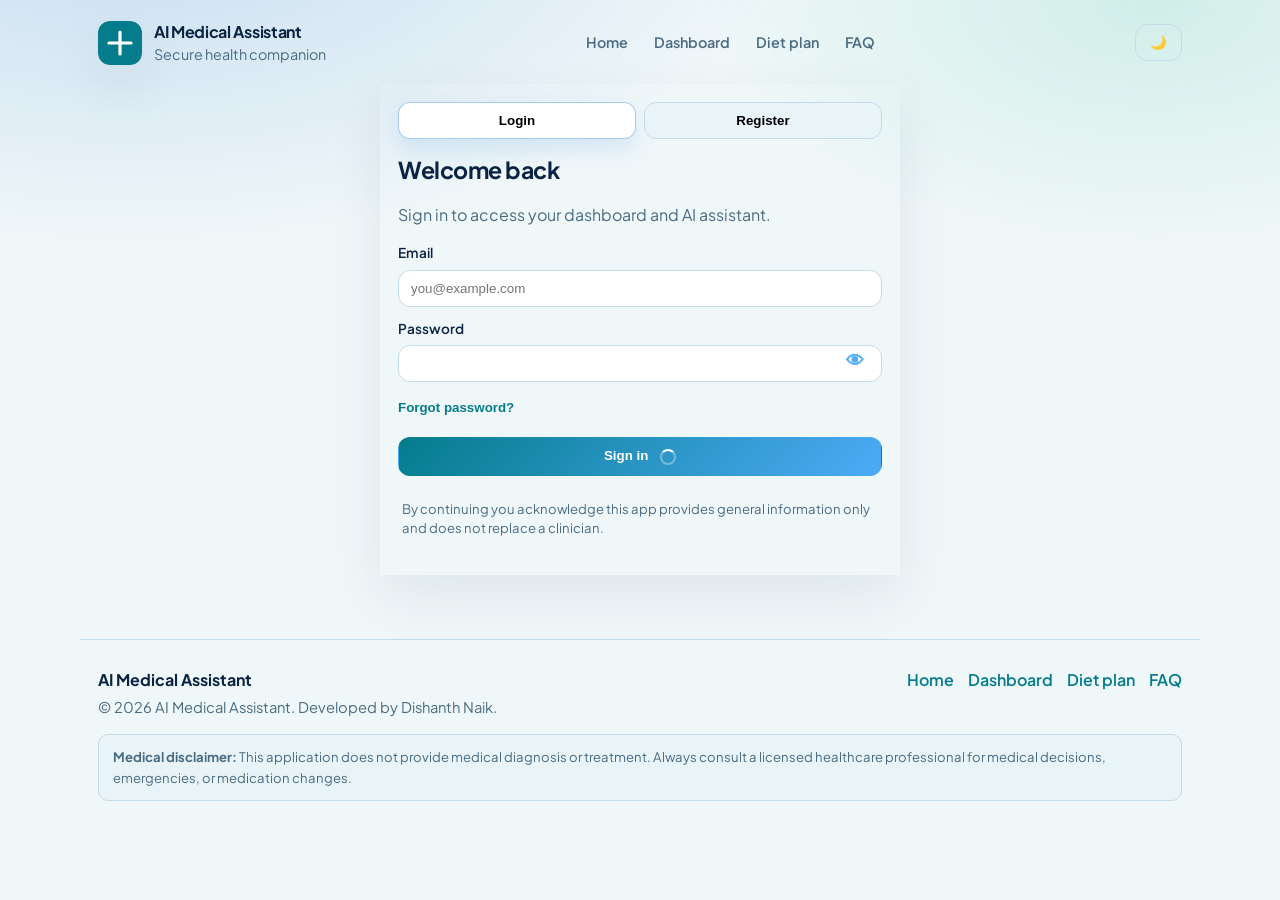
==== frontend/index.html @ 4ee38fc0 "initial commit" ====
<!DOCTYPE html>
<html lang="en">
  <head>
    <meta charset="UTF-8" />
    <meta name="viewport" content="width=device-width, initial-scale=1.0" />
    <link rel="icon" type="image/svg+xml" href="favicon.svg" />
    <title>AI Medical Assistant — Sign in</title>
    <link rel="preconnect" href="https://fonts.googleapis.com" />
    <link rel="preconnect" href="https://fonts.gstatic.com" crossorigin />
    <link
      href="https://fonts.googleapis.com/css2?family=Plus+Jakarta+Sans:ital,wght@0,400;0,500;0,600;0,700;1,400&display=swap"
      rel="stylesheet"
    />
    <link rel="stylesheet" href="styles.css?v=20260418b" />
    <style>
      .password-field {
        position: relative;
      }

      .password-field > input {
        padding-right: 3.6rem;
      }

      .password-field > .password-toggle {
        position: absolute;
        top: 50%;
        right: 14px;
        transform: translateY(-50%);
        width: 2rem;
        height: 2rem;
        margin: 0;
        padding: 0;
        border: none;
        background: transparent;
        color: #047c8c;
        display: grid;
        place-items: center;
        cursor: pointer;
        appearance: none;
        -webkit-appearance: none;
        z-index: 3;
      }

      .password-field > .password-toggle .password-toggle-glyph {
        position: relative;
        display: inline-block;
        font-size: 1.15rem;
        line-height: 1;
        user-select: none;
      }

      .password-field > .password-toggle.is-visible .password-toggle-glyph::after {
        content: "";
        position: absolute;
        left: 50%;
        top: 50%;
        width: 1.2rem;
        height: 2px;
        background: currentColor;
        border-radius: 999px;
        transform: translate(-50%, -50%) rotate(-35deg);
      }
    </style>
  </head>
  <body>
    <div id="pageLoader" class="page-loader" hidden aria-hidden="true">
      <div class="page-loader-spinner"></div>
    </div>

    <div class="page auth-page fade-in">
      <header class="topbar">
        <div class="brand">
          <span class="brand-mark" aria-hidden="true"></span>
          <div>
            <div class="brand-title">AI Medical Assistant</div>
            <div class="brand-sub">Secure health companion</div>
          </div>
        </div>
        <nav class="header-nav" aria-label="Main">
          <a class="nav-link" href="index.html">Home</a>
          <a class="nav-link" href="dashboard.html">Dashboard</a>
          <a class="nav-link" href="diet.html">Diet plan</a>
          <a class="nav-link" href="faq.html">FAQ</a>
        </nav>
        <button type="button" class="btn ghost icon-toggle" id="themeToggle" aria-label="Toggle dark mode">
          <span class="moon">🌙</span><span class="sun">☀️</span>
        </button>
      </header>

      <main class="auth-shell card-elevated">
        <div class="auth-tabs" role="tablist">
          <button class="tab active" type="button" data-tab="login" role="tab" aria-selected="true">Login</button>
          <button class="tab" type="button" data-tab="register" role="tab" aria-selected="false">Register</button>
        </div>

        <section id="panel-login" class="auth-panel active" role="tabpanel">
          <h1>Welcome back</h1>
          <p class="muted">Sign in to access your dashboard and AI assistant.</p>
          <form id="loginForm" class="stack" novalidate autocomplete="off">
            <label class="field">
              <span>Email</span>
              <input type="email" name="email" required autocomplete="off" placeholder="you@example.com" />
            </label>
            <label class="field">
              <span>Password</span>
              <div class="password-field">
                <input type="password" name="password" required minlength="8" autocomplete="new-password" />
                <button
                  type="button"
                  class="password-toggle"
                  data-password-toggle="1"
                  aria-label="Show password"
                  aria-pressed="false"
                  title="Show password"
                  onmousedown="event.preventDefault()"
                  onclick="(function(btn){const input=btn.parentElement.querySelector('input');if(!input)return false;const visible=input.type!=='text';input.type=visible?'text':'password';btn.setAttribute('aria-pressed', String(visible));btn.setAttribute('aria-label', visible?'Hide password':'Show password');btn.title=visible?'Hide password':'Show password';btn.classList.toggle('is-visible', visible);const wrap=btn.closest('.password-field');if(wrap)wrap.classList.toggle('is-visible', visible);const glyph=btn.querySelector('.password-toggle-glyph');if(glyph)glyph.textContent='👁';input.focus({preventScroll:true});return false;})(this)"
                >
                  <span class="password-toggle-glyph" aria-hidden="true">👁</span>
                </button>
              </div>
            </label>
            <button type="button" class="btn link auth-inline-link" id="openForgotPassword">
              Forgot password?
            </button>
            <p class="form-error" id="loginError" hidden></p>
            <button type="submit" class="btn primary wide">
              <span class="btn-text">Sign in</span>
              <span class="spinner btn-spinner" id="loginSpinner" hidden></span>
            </button>
          </form>

          <div class="forgot-password-card" id="forgotPasswordCard" hidden>
            <div class="forgot-password-head">
              <h2>Reset password</h2>
              <button type="button" class="btn ghost small" id="closeForgotPassword">Close</button>
            </div>
            <p class="muted small">Enter your registered email, verify the OTP, then create a new password.</p>

            <div class="forgot-password-steps">
              <section class="forgot-password-step">
                <h3 class="reg-step-title">Step 1 - Send reset OTP</h3>
                <div class="stack">
                  <label class="field">
                    <span>Registered email</span>
                    <input type="email" id="resetEmail" autocomplete="email" placeholder="you@example.com" required />
                  </label>
                  <button type="button" class="btn secondary wide" id="sendResetOtpBtn">
                    <span class="btn-text">Send reset code</span>
                    <span class="spinner btn-spinner" id="resetOtpSendSpinner" hidden></span>
                  </button>
                  <button type="button" class="btn ghost wide" id="resendResetOtpBtn" hidden>Resend code</button>
                  <p class="hint muted small" id="resetOtpHint" hidden></p>
                </div>
              </section>

              <div class="otp-reveal card-elevated" id="resetOtpRevealBox" hidden>
                <strong>Your password reset code</strong>
                <p class="muted small">Use this only for your own account. For production, configure SMTP so codes are only emailed.</p>
                <div class="otp-code-row">
                  <code id="resetOtpCodeDisplay"></code>
                  <button type="button" class="btn secondary small" id="copyResetOtpBtn">Copy</button>
                </div>
              </div>

              <form id="verifyResetOtpForm" class="stack" novalidate hidden>
                <h3 class="reg-step-title">Step 2 - Verify OTP</h3>
                <label class="field">
                  <span>6-digit code</span>
                  <input type="text" id="resetOtpInput" inputmode="numeric" pattern="[0-9]{6}" maxlength="6" placeholder="000000" required />
                </label>
                <p class="form-error" id="verifyResetError" hidden></p>
                <button type="submit" class="btn secondary wide">
                  <span class="btn-text">Verify code</span>
                  <span class="spinner btn-spinner" id="verifyResetSpinner" hidden></span>
                </button>
              </form>

              <form id="resetPasswordForm" class="stack" novalidate hidden>
                <h3 class="reg-step-title">Step 3 - Create new password</h3>
                <label class="field">
                  <span>New password</span>
                  <div class="password-field">
                    <input type="password" id="resetNewPassword" minlength="8" autocomplete="new-password" required />
                    <button
                      type="button"
                      class="password-toggle"
                      data-password-toggle="1"
                      aria-label="Show password"
                      aria-pressed="false"
                      title="Show password"
                      onmousedown="event.preventDefault()"
                      onclick="(function(btn){const input=btn.parentElement.querySelector('input');if(!input)return false;const visible=input.type!=='text';input.type=visible?'text':'password';btn.setAttribute('aria-pressed', String(visible));btn.setAttribute('aria-label', visible?'Hide password':'Show password');btn.title=visible?'Hide password':'Show password';btn.classList.toggle('is-visible', visible);const wrap=btn.closest('.password-field');if(wrap)wrap.classList.toggle('is-visible', visible);const glyph=btn.querySelector('.password-toggle-glyph');if(glyph)glyph.textContent='👁';input.focus({preventScroll:true});return false;})(this)"
                    >
                      <span class="password-toggle-glyph" aria-hidden="true">👁</span>
                    </button>
                  </div>
                </label>
                <p class="form-error" id="resetPasswordError" hidden></p>
                <button type="submit" class="btn primary wide">
                  <span class="btn-text">Reset password</span>
                  <span class="spinner btn-spinner" id="resetPasswordSpinner" hidden></span>
                </button>
              </form>
            </div>
          </div>
        </section>

        <section id="panel-register" class="auth-panel" role="tabpanel" hidden>
          <h1>Create your account</h1>
          <p class="muted">Verify your email first, then complete your profile.</p>

          <div class="reg-steps" aria-label="Registration steps">
            <div class="reg-step" id="registerStep1">
              <h2 class="reg-step-title">Step 1 — Verify email</h2>
              <p class="hint muted small">We send a 6-digit code. If you do not use SMTP, the code appears on screen after you click send.</p>
              <div class="stack">
                <label class="field">
                  <span>Email</span>
                  <input type="email" id="regEmail" required autocomplete="off" placeholder="you@example.com" />
                </label>
                <button type="button" class="btn secondary wide" id="sendOtpBtn">
                  <span class="btn-text">Send verification code</span>
                  <span class="spinner btn-spinner" id="otpSendSpinner" hidden></span>
                </button>
                <button type="button" class="btn ghost wide" id="resendOtpBtn" hidden>Resend code</button>
                <p class="hint muted small" id="otpHint" hidden></p>
              </div>
            </div>

            <div class="otp-reveal card-elevated" id="otpRevealBox" hidden>
              <strong>Your verification code</strong>
              <p class="muted small">Copy this into Step 2. Do not share it. For production, configure SMTP so codes are only sent by email.</p>
              <div class="otp-code-row">
                <code id="otpCodeDisplay"></code>
                <button type="button" class="btn secondary small" id="copyOtpBtn">Copy</button>
              </div>
            </div>

            <div class="reg-step" id="registerStep2" hidden>
              <h2 class="reg-step-title">Step 2 — Account details</h2>
              <p class="hint muted small">Enter the code from your email (or from the box above), then your name and password.</p>
            </div>
          </div>

          <form id="registerForm" class="stack" novalidate autocomplete="off">
            <fieldset id="regFieldset" class="stack reg-fieldset" disabled>
              <label class="field">
                <span>6-digit code</span>
                <input type="text" name="otp" id="regOtpInput" inputmode="numeric" pattern="[0-9]{6}" maxlength="6" required placeholder="000000" />
              </label>
              <label class="field">
                <span>Full name</span>
                <input type="text" name="name" required minlength="2" autocomplete="name" />
              </label>
              <label class="field">
                <span>Password (8+ characters)</span>
                <div class="password-field">
                  <input type="password" name="password" required minlength="8" autocomplete="new-password" />
                  <button
                    type="button"
                    class="password-toggle"
                    data-password-toggle="1"
                    aria-label="Show password"
                    aria-pressed="false"
                    title="Show password"
                    onmousedown="event.preventDefault()"
                    onclick="(function(btn){const input=btn.parentElement.querySelector('input');if(!input)return false;const visible=input.type!=='text';input.type=visible?'text':'password';btn.setAttribute('aria-pressed', String(visible));btn.setAttribute('aria-label', visible?'Hide password':'Show password');btn.title=visible?'Hide password':'Show password';btn.classList.toggle('is-visible', visible);const wrap=btn.closest('.password-field');if(wrap)wrap.classList.toggle('is-visible', visible);const glyph=btn.querySelector('.password-toggle-glyph');if(glyph)glyph.textContent='👁';input.focus({preventScroll:true});return false;})(this)"
                  >
                    <span class="password-toggle-glyph" aria-hidden="true">👁</span>
                  </button>
                </div>
              </label>
              <div class="grid-2">
                <label class="field">
                  <span>Age (optional)</span>
                  <input type="number" name="age" min="0" max="130" step="1" />
                </label>
                <label class="field">
                  <span>Weight kg (optional)</span>
                  <input type="number" name="weight_kg" min="1" max="500" step="0.1" />
                </label>
                <label class="field">
                  <span>Height cm (optional)</span>
                  <input type="number" name="height_cm" min="50" max="280" step="0.1" />
                </label>
              </div>
              <label class="field">
                <span>Medical history notes (optional)</span>
                <textarea name="medical_history" rows="3" maxlength="4000" placeholder="Allergies, chronic conditions…"></textarea>
              </label>
              <p class="form-error" id="registerError" hidden></p>
            </fieldset>
            <button type="submit" class="btn primary wide">
              <span class="btn-text">Create account</span>
              <span class="spinner btn-spinner" id="registerSpinner" hidden></span>
            </button>
          </form>
        </section>

        <p class="fine-print">
          By continuing you acknowledge this app provides general information only and does not replace a clinician.
        </p>
      </main>
    </div>

    <footer class="site-footer">
      <div class="site-footer-inner">
        <div class="footer-brand">
          <strong>AI Medical Assistant</strong>
          <p class="muted small footer-copy">© 2026 AI Medical Assistant. Developed by Dishanth Naik.</p>
        </div>
        <nav class="footer-nav" aria-label="Footer">
          <a href="index.html">Home</a>
          <a href="dashboard.html">Dashboard</a>
          <a href="diet.html">Diet plan</a>
          <a href="faq.html">FAQ</a>
        </nav>
      </div>
      <p class="footer-disclaimer" id="disclaimer">
        <strong>Medical disclaimer:</strong> This application does not provide medical diagnosis or treatment. Always consult a
        licensed healthcare professional for medical decisions, emergencies, or medication changes.
      </p>
    </footer>

    <div class="toast-stack">
      <div class="toast" id="toast" hidden role="status"></div>
    </div>
    <div class="alert-banner" id="alertBanner" hidden role="alert"></div>

    <script src="script.js?v=20260418b"></script>
    <script>
      window.MEDASSIST_PAGE = "auth";
    </script>
    <script>
      document.addEventListener("DOMContentLoaded", () => {
        document.querySelectorAll("[data-password-toggle]").forEach((btn) => {
          if (btn.dataset.inlineBound === "1") return;
          const wrap = btn.closest(".password-field");
          const input = wrap ? wrap.querySelector("input") : null;
          const glyph = btn.querySelector(".password-toggle-glyph");
          if (!input) return;

          const sync = () => {
            const visible = input.type === "text";
            btn.setAttribute("aria-pressed", String(visible));
            btn.setAttribute("aria-label", visible ? "Hide password" : "Show password");
            btn.setAttribute("title", visible ? "Hide password" : "Show password");
            btn.classList.toggle("is-visible", visible);
            if (wrap) wrap.classList.toggle("is-visible", visible);
            if (glyph) glyph.textContent = "👁";
          };

          btn.dataset.inlineBound = "1";
          btn.addEventListener("mousedown", (e) => e.preventDefault());
          btn.addEventListener("click", () => {
            input.type = input.type === "password" ? "text" : "password";
            sync();
            input.focus({ preventScroll: true });
          });

          sync();
        });

        const openBtn = document.getElementById("openForgotPassword");
        const closeBtn = document.getElementById("closeForgotPassword");
        const forgotCard = document.getElementById("forgotPasswordCard");
        if (openBtn && forgotCard && openBtn.dataset.inlineBound !== "1") {
          openBtn.dataset.inlineBound = "1";
          openBtn.addEventListener("click", () => {
            forgotCard.hidden = false;
            forgotCard.scrollIntoView({ behavior: "smooth", block: "start" });
          });
        }
        if (closeBtn && forgotCard && closeBtn.dataset.inlineBound !== "1") {
          closeBtn.dataset.inlineBound = "1";
          closeBtn.addEventListener("click", () => {
            forgotCard.hidden = true;
          });
        }
      });
    </script>
  </body>
</html>
---- frontend/styles.css ----
/* AI Medical Assistant — modern medical theme, responsive, dark mode */
:root {
  --bg: #f0f7f9;
  --surface: #ffffff;
  --surface-2: #e8f4f8;
  --text: #0a2342;
  --muted: #4a6b82;
  --border: #c5dce8;
  --primary: #047c8c;
  --primary-600: #036675;
  --accent: #0d9488;
  --danger: #c2412c;
  --success: #0f766e;
  --shadow: 0 20px 50px rgba(10, 35, 66, 0.08);
  --radius: 16px;
  --radius-sm: 10px;
  --font: "Plus Jakarta Sans", system-ui, -apple-system, Segoe UI, Roboto, Arial, sans-serif;
}

html[data-theme="dark"] {
  --bg: #0b1220;
  --surface: #121c2f;
  --surface-2: #182542;
  --text: #e8f1ff;
  --muted: #9db2ce;
  --border: #243552;
  --primary: #4dabf7;
  --primary-600: #74c0fc;
  --accent: #38d9a9;
  --danger: #ff6b6b;
  --shadow: 0 18px 45px rgba(0, 0, 0, 0.45);
}

*,
*::before,
*::after {
  box-sizing: border-box;
}

html,
body {
  margin: 0;
  padding: 0;
  font-family: var(--font);
  background: radial-gradient(1200px 600px at 10% -10%, rgba(11, 107, 203, 0.18), transparent 55%),
    radial-gradient(900px 500px at 90% 0%, rgba(18, 184, 134, 0.14), transparent 50%), var(--bg);
  color: var(--text);
  min-height: 100%;
}

body {
  line-height: 1.5;
}

.page {
  max-width: 1120px;
  margin: 0 auto;
  padding: 20px 18px 40px;
}

.topbar {
  display: flex;
  align-items: center;
  justify-content: space-between;
  gap: 12px;
  margin-bottom: 18px;
}

.brand {
  display: flex;
  align-items: center;
  gap: 12px;
}

/* Simple logo mark (SVG): teal tile + white cross — same idea as common minimal medical icons */
.brand-mark {
  display: block;
  width: 44px;
  height: 44px;
  flex-shrink: 0;
  border-radius: 12px;
  background: url("logo-mark.svg") center / contain no-repeat;
  box-shadow: var(--shadow);
}

.brand-title {
  font-weight: 700;
  letter-spacing: -0.02em;
}

.brand-sub {
  color: var(--muted);
  font-size: 0.9rem;
}

.btn {
  border: 1px solid var(--border);
  background: var(--surface);
  color: var(--text);
  padding: 10px 14px;
  border-radius: 12px;
  cursor: pointer;
  font-weight: 600;
  transition: transform 0.12s ease, box-shadow 0.12s ease, background 0.12s ease, border-color 0.12s ease;
}

.btn:disabled {
  opacity: 0.55;
  cursor: not-allowed;
}

.btn:hover:not(:disabled) {
  transform: translateY(-1px);
  box-shadow: var(--shadow);
}

.btn.primary {
  background: linear-gradient(135deg, var(--primary), #4dabf7);
  color: #fff;
  border-color: transparent;
}

html[data-theme="dark"] .btn.primary {
  color: #0b1220;
}

.btn.secondary {
  background: var(--surface-2);
  border-color: var(--border);
}

.btn.ghost {
  background: transparent;
}

.btn.danger {
  background: rgba(224, 49, 49, 0.12);
  border-color: rgba(224, 49, 49, 0.35);
  color: var(--danger);
}

.btn.danger.outline {
  background: transparent;
}

.btn.outline {
  background: transparent;
}

.btn.link {
  border: none;
  background: transparent;
  color: var(--primary);
  padding-left: 0;
  box-shadow: none;
}

.auth-inline-link {
  justify-self: start;
  margin-top: -4px;
}

.btn.wide {
  width: 100%;
}

.btn.small {
  padding: 6px 10px;
  border-radius: 10px;
  font-size: 0.9rem;
}

.icon-toggle .sun {
  display: none;
}

html[data-theme="dark"] .icon-toggle .moon {
  display: none;
}

html[data-theme="dark"] .icon-toggle .sun {
  display: inline;
}

.card {
  background: var(--surface);
  border: 1px solid var(--border);
  border-radius: var(--radius);
  padding: 16px;
  box-shadow: 0 10px 30px rgba(15, 31, 51, 0.05);
}

.card-elevated {
  box-shadow: var(--shadow);
}

.auth-shell {
  max-width: 520px;
  margin: 0 auto;
  padding: 18px 18px 8px;
}

.auth-tabs {
  display: grid;
  grid-template-columns: 1fr 1fr;
  gap: 8px;
  margin-bottom: 14px;
}

.tab {
  border: 1px solid var(--border);
  background: var(--surface-2);
  padding: 10px;
  border-radius: 12px;
  cursor: pointer;
  font-weight: 700;
}

.tab.active {
  background: var(--surface);
  border-color: rgba(11, 107, 203, 0.35);
  box-shadow: 0 10px 24px rgba(11, 107, 203, 0.12);
}

.auth-panel h1 {
  margin: 0 0 6px;
  font-size: 1.45rem;
  letter-spacing: -0.02em;
}

.muted {
  color: var(--muted);
}

.muted.small {
  font-size: 0.92rem;
}

.stack {
  display: grid;
  gap: 12px;
}

.stack.tight {
  gap: 10px;
}

.field span {
  display: block;
  font-size: 0.85rem;
  font-weight: 600;
  margin-bottom: 6px;
}

.field input,
.field textarea {
  width: 100%;
  border-radius: 12px;
  border: 1px solid var(--border);
  padding: 10px 12px;
  background: var(--surface);
  color: var(--text);
  outline: none;
}

.field input:focus,
.field textarea:focus {
  border-color: rgba(11, 107, 203, 0.55);
  box-shadow: 0 0 0 3px rgba(11, 107, 203, 0.15);
}

.password-field {
  position: relative;
}

.password-field input {
  padding-right: 3.6rem;
  transition: border-color 0.18s ease, box-shadow 0.18s ease;
}

.password-field.is-visible input {
  border-color: rgba(4, 124, 140, 0.4);
  box-shadow: 0 0 0 3px rgba(4, 124, 140, 0.08);
}

.password-toggle {
  position: absolute;
  top: 50%;
  right: 14px;
  transform: translateY(-50%);
  width: 2rem;
  height: 2rem;
  padding: 0;
  border: none;
  background: transparent;
  color: var(--primary);
  display: grid;
  place-items: center;
  cursor: pointer;
  appearance: none;
  -webkit-appearance: none;
  z-index: 2;
  transition: background 0.18s ease, color 0.18s ease, transform 0.18s ease;
}

.password-toggle:hover {
  color: var(--primary-600);
}

.password-toggle.is-visible {
  color: var(--primary-600);
}

.password-toggle:focus-visible {
  outline: none;
  box-shadow: 0 0 0 3px rgba(11, 107, 203, 0.18);
  border-radius: 999px;
}

.password-toggle-glyph {
  position: relative;
  display: inline-block;
  font-size: 1.15rem;
  line-height: 1;
  user-select: none;
}

.password-toggle.is-visible .password-toggle-glyph::after {
  content: "";
  position: absolute;
  left: 50%;
  top: 50%;
  width: 1.2rem;
  height: 2px;
  background: currentColor;
  border-radius: 999px;
  transform: translate(-50%, -50%) rotate(-35deg);
}

@media (prefers-reduced-motion: reduce) {
  .password-field input,
  .password-toggle,
  .password-toggle-glyph {
    transition: none;
  }
}

.grid-2 {
  display: grid;
  grid-template-columns: 1fr 1fr;
  gap: 12px;
}

.form-error {
  color: var(--danger);
  font-size: 0.9rem;
  margin: 0;
}

.fine-print {
  font-size: 0.82rem;
  color: var(--muted);
  padding: 10px 4px 16px;
}

/* Dashboard */
.dashboard-layout {
  display: grid;
  gap: 16px;
}

.grid-cards {
  display: grid;
  grid-template-columns: repeat(3, minmax(0, 1fr));
  gap: 14px;
}

@media (max-width: 980px) {
  .grid-cards {
    grid-template-columns: 1fr;
  }
}

.stat-dl {
  display: grid;
  gap: 8px;
  margin: 10px 0 12px;
}

.stat-dl .stat-row {
  display: flex;
  justify-content: space-between;
  gap: 10px;
  border-bottom: 1px dashed var(--border);
  padding-bottom: 8px;
}

.stat-dl .k {
  color: var(--muted);
  font-weight: 600;
}

.stat-dl .v {
  text-align: right;
}

.result-pill {
  margin-top: 10px;
  padding: 10px 12px;
  border-radius: 999px;
  background: var(--surface-2);
  border: 1px solid var(--border);
  font-weight: 700;
}

.tips {
  margin: 10px 0 0;
  padding-left: 18px;
  color: var(--muted);
}

.main-chat {
  padding: 0;
  overflow: hidden;
}

.chat-header {
  display: flex;
  justify-content: space-between;
  gap: 12px;
  align-items: flex-start;
  padding: 14px 14px 10px;
  border-bottom: 1px solid var(--border);
  background: linear-gradient(180deg, rgba(11, 107, 203, 0.06), transparent);
}

.chat-header h2 {
  margin: 0;
  font-size: 1.15rem;
}

.chat-tools {
  display: flex;
  align-items: center;
  gap: 8px;
}

.chip {
  font-size: 0.78rem;
  padding: 4px 8px;
  border-radius: 999px;
  border: 1px solid var(--border);
  color: var(--muted);
}

.chat-window {
  min-height: 120px;
  padding: 14px;
  background: linear-gradient(180deg, rgba(0, 0, 0, 0.02), transparent);
}

html[data-theme="dark"] .chat-window {
  background: linear-gradient(180deg, rgba(255, 255, 255, 0.03), transparent);
}

.analysis-intro {
  border: 1px dashed var(--border);
  border-radius: 14px;
  padding: 14px;
  background: rgba(11, 107, 203, 0.04);
}

.analysis-intro strong {
  display: block;
  margin-bottom: 6px;
}

.analysis-intro p {
  margin: 0;
}

.analysis-intro p + p {
  margin-top: 8px;
}

.bubble {
  max-width: min(720px, 92%);
  padding: 10px 12px;
  border-radius: 16px;
  margin: 8px 0;
  border: 1px solid var(--border);
  white-space: pre-wrap;
  word-break: break-word;
  animation: pop 0.22s ease;
}

@keyframes pop {
  from {
    transform: translateY(6px);
    opacity: 0;
  }
  to {
    transform: translateY(0);
    opacity: 1;
  }
}

.bubble.user {
  margin-left: auto;
  background: rgba(11, 107, 203, 0.12);
  border-color: rgba(11, 107, 203, 0.25);
}

.bubble.ai {
  margin-right: auto;
  background: var(--surface-2);
}

.chat-composer {
  border-top: 1px solid var(--border);
  padding: 10px;
  background: var(--surface);
}

.composer-inner {
  display: grid;
  grid-template-columns: 1fr auto;
  gap: 10px;
  align-items: end;
}

.composer-actions {
  display: grid;
  gap: 10px;
  min-width: 220px;
}

#chatInput {
  resize: none;
  min-height: 44px;
  max-height: 140px;
  border-radius: 14px;
  border: 1px solid var(--border);
  padding: 10px 12px;
  width: 100%;
  background: var(--surface);
  color: var(--text);
  outline: none;
}

.two-col {
  display: grid;
  grid-template-columns: 1fr 1fr;
  gap: 14px;
}

@media (max-width: 980px) {
  .two-col {
    grid-template-columns: 1fr;
  }
}

.table-wrap {
  overflow: auto;
  margin-top: 10px;
  border-radius: 12px;
  border: 1px solid var(--border);
}

.data-table {
  width: 100%;
  border-collapse: collapse;
  font-size: 0.92rem;
}

.data-table th,
.data-table td {
  padding: 10px 10px;
  border-bottom: 1px solid var(--border);
  text-align: left;
}

.data-table thead th {
  background: var(--surface-2);
}

.symptom-output {
  margin-top: 12px;
  padding: 12px;
  border-radius: 12px;
  border: 1px solid var(--border);
  background: var(--surface-2);
}

.markdown-lite strong {
  color: var(--text);
}

.appt-list {
  list-style: none;
  padding: 0;
  margin: 12px 0 0;
  display: grid;
  gap: 8px;
}

.appt-list li {
  border: 1px solid var(--border);
  border-radius: 12px;
  padding: 10px 12px;
  display: flex;
  justify-content: space-between;
  gap: 10px;
  align-items: center;
}

.history-scroll {
  margin-top: 10px;
  max-height: 280px;
  overflow: auto;
  display: grid;
  gap: 10px;
}

.history-item {
  border: 1px solid var(--border);
  border-radius: 12px;
  padding: 10px;
  background: var(--surface-2);
}

.history-item small {
  color: var(--muted);
}

/* Modal */
.modal[hidden] {
  display: none !important;
}

.modal {
  position: fixed;
  inset: 0;
  display: grid;
  place-items: center;
  padding: 18px;
  z-index: 50;
}

.modal-backdrop {
  position: absolute;
  inset: 0;
  background: rgba(10, 20, 40, 0.55);
  backdrop-filter: blur(4px);
}

.modal-card {
  position: relative;
  width: min(640px, 100%);
  background: var(--surface);
  border: 1px solid var(--border);
  border-radius: var(--radius);
  padding: 16px;
  box-shadow: var(--shadow);
  animation: pop 0.22s ease;
}

.modal-actions {
  display: flex;
  justify-content: flex-end;
  gap: 10px;
  margin-top: 12px;
}

.hospital-list {
  margin: 8px 0 0;
  padding-left: 18px;
}

.h3-tight {
  margin: 12px 0 6px;
  font-size: 1rem;
}

/* Animations */
.fade-in {
  animation: fade 0.35s ease both;
}

@keyframes fade {
  from {
    opacity: 0;
    transform: translateY(6px);
  }
  to {
    opacity: 1;
    transform: translateY(0);
  }
}

.slide-up {
  animation: slideUp 0.45s ease both;
}

@keyframes slideUp {
  from {
    opacity: 0;
    transform: translateY(10px);
  }
  to {
    opacity: 1;
    transform: translateY(0);
  }
}

.pulse-hover:hover {
  animation: pulse 0.9s ease infinite;
}

@keyframes pulse {
  0% {
    box-shadow: 0 0 0 0 rgba(224, 49, 49, 0.35);
  }
  70% {
    box-shadow: 0 0 0 10px rgba(224, 49, 49, 0);
  }
  100% {
    box-shadow: 0 0 0 0 rgba(224, 49, 49, 0);
  }
}

/* Spinner */
.spinner,
.spinner.inline {
  width: 16px;
  height: 16px;
  border-radius: 50%;
  border: 2px solid rgba(255, 255, 255, 0.35);
  border-top-color: #fff;
  display: inline-block;
  vertical-align: middle;
  animation: spin 0.75s linear infinite;
}

.spinner.inline {
  border-color: rgba(11, 107, 203, 0.25);
  border-top-color: var(--primary);
  margin-left: 8px;
}

@keyframes spin {
  to {
    transform: rotate(360deg);
  }
}

.dash-top .top-actions {
  display: flex;
  gap: 8px;
  align-items: center;
  flex-wrap: wrap;
}

.dash-top {
  flex-wrap: wrap;
}

.header-nav {
  display: flex;
  gap: 6px;
  flex-wrap: wrap;
  align-items: center;
}

.nav-link {
  color: var(--muted);
  text-decoration: none;
  font-weight: 600;
  font-size: 0.9rem;
  padding: 6px 10px;
  border-radius: 10px;
  transition: background 0.15s ease, color 0.15s ease;
}

.nav-link:hover,
.nav-link[aria-current="page"] {
  color: var(--primary);
  background: var(--surface-2);
}

/* Site footer */
.site-footer {
  max-width: 1120px;
  margin: 0 auto;
  padding: 28px 18px 36px;
  border-top: 1px solid var(--border);
  margin-top: 24px;
}

.site-footer-inner {
  display: flex;
  flex-wrap: wrap;
  justify-content: space-between;
  gap: 16px;
  align-items: flex-start;
}

.footer-nav {
  display: flex;
  gap: 14px;
  flex-wrap: wrap;
}

.footer-nav a {
  color: var(--primary);
  font-weight: 600;
  text-decoration: none;
}

.footer-nav a:hover {
  text-decoration: underline;
}

.footer-copy {
  margin: 4px 0 0;
}

.footer-disclaimer {
  margin: 16px 0 0;
  font-size: 0.82rem;
  color: var(--muted);
  line-height: 1.55;
  padding: 12px 14px;
  border-radius: var(--radius-sm);
  background: var(--surface-2);
  border: 1px solid var(--border);
}

/* Doctor cards */
.doctor-grid {
  display: grid;
  grid-template-columns: repeat(auto-fill, minmax(240px, 1fr));
  gap: 16px;
  margin-top: 12px;
}

.doctor-card {
  border: 1px solid var(--border);
  border-radius: var(--radius);
  overflow: hidden;
  background: var(--surface);
  box-shadow: 0 8px 24px rgba(10, 35, 66, 0.06);
  cursor: pointer;
  transition: transform 0.15s ease, box-shadow 0.15s ease;
}

.doctor-card:hover {
  transform: translateY(-2px);
  box-shadow: var(--shadow);
}

.doctor-card:focus-visible {
  outline: none;
  border-color: rgba(11, 107, 203, 0.45);
  box-shadow: 0 0 0 3px rgba(11, 107, 203, 0.15), var(--shadow);
}

.doctor-card.is-recommended {
  border-color: rgba(11, 107, 203, 0.45);
  box-shadow: 0 12px 30px rgba(11, 107, 203, 0.16);
}

.doctor-photo {
  width: 100%;
  aspect-ratio: 4/3;
  object-fit: cover;
  display: block;
  background: var(--surface-2);
}

.doctor-card-body {
  padding: 12px 14px 14px;
}

.doctor-badge {
  display: inline-flex;
  align-items: center;
  gap: 6px;
  margin-bottom: 10px;
  padding: 5px 9px;
  border-radius: 999px;
  background: rgba(11, 107, 203, 0.12);
  border: 1px solid rgba(11, 107, 203, 0.2);
  color: var(--primary);
  font-size: 0.76rem;
  font-weight: 700;
}

.doctor-detail-card {
  display: grid;
  grid-template-columns: 88px 1fr;
  gap: 14px;
  align-items: center;
}

.doctor-detail-photo {
  width: 88px;
  height: 88px;
  border-radius: 20px;
  object-fit: cover;
  background: var(--surface-2);
}

.doctor-chat-modal {
  width: min(760px, 100%);
}

.doctor-chat-head {
  display: flex;
  justify-content: space-between;
  gap: 12px;
  align-items: flex-start;
  margin-bottom: 10px;
}

.doctor-chat-head h2,
.doctor-detail-card h3 {
  margin: 0;
}

.doctor-chat-window {
  min-height: 320px;
  max-height: 55vh;
  overflow: auto;
  padding: 14px;
  border-radius: var(--radius-sm);
  border: 1px solid var(--border);
  background: linear-gradient(180deg, rgba(11, 107, 203, 0.05), transparent);
  margin-bottom: 12px;
}

.doctor-card-body h3 {
  margin: 0 0 4px;
  font-size: 1.05rem;
}

.doctor-meta {
  font-size: 0.88rem;
  color: var(--muted);
  margin-bottom: 10px;
}

/* Structured symptom output */
.symptom-structured {
  margin-top: 14px;
  display: grid;
  gap: 10px;
}

.symptom-card {
  border: 1px solid var(--border);
  border-radius: var(--radius-sm);
  padding: 12px 14px;
  background: var(--surface-2);
}

.symptom-card h4 {
  margin: 0 0 6px;
  font-size: 0.78rem;
  text-transform: uppercase;
  letter-spacing: 0.04em;
  color: var(--muted);
}

.symptom-card p,
.symptom-card ul {
  margin: 0;
  font-size: 0.95rem;
}

.symptom-card ul {
  padding-left: 18px;
}

.symptom-pdf-row {
  margin-top: 12px;
}

@media (max-width: 700px) {
  .composer-inner {
    grid-template-columns: 1fr;
  }

  .composer-actions {
    min-width: 0;
  }
}

/* Diet page */
.diet-main {
  max-width: 800px;
  margin: 0 auto;
  padding: 22px 20px 28px;
}

.diet-sections {
  margin-top: 18px;
  display: grid;
  gap: 18px;
}

.diet-block {
  border: 1px solid var(--border);
  border-radius: var(--radius);
  padding: 16px;
  background: var(--surface);
}

.diet-block h2 {
  margin: 0 0 10px;
  font-size: 1.1rem;
}

.diet-block ul {
  margin: 0;
  padding-left: 20px;
  color: var(--muted);
}

/* Page loader overlay — must not override [hidden]; plain display:grid breaks HTML hidden attribute */
.page-loader {
  position: fixed;
  inset: 0;
  z-index: 100;
  background: rgba(10, 35, 66, 0.35);
  backdrop-filter: blur(3px);
  place-items: center;
}

.page-loader:not([hidden]) {
  display: grid;
}

.page-loader[hidden] {
  display: none !important;
  pointer-events: none;
}

.page-loader-spinner {
  width: 48px;
  height: 48px;
  border-radius: 50%;
  border: 3px solid rgba(255, 255, 255, 0.35);
  border-top-color: #fff;
  animation: spin 0.8s linear infinite;
}

/* Toast variants */
.toast-stack {
  position: fixed;
  bottom: 18px;
  right: 18px;
  z-index: 90;
  max-width: min(420px, 92vw);
}

.toast {
  position: static;
  margin-top: 8px;
  padding: 12px 16px;
  border-radius: 12px;
  border: 1px solid var(--border);
  background: var(--surface);
  box-shadow: var(--shadow);
  animation: pop 0.22s ease;
}

.toast.success {
  border-color: rgba(15, 118, 110, 0.45);
  background: rgba(15, 118, 110, 0.08);
}

.toast.error {
  border-color: rgba(194, 65, 44, 0.45);
  background: rgba(194, 65, 44, 0.08);
}

/* Alert banner */
.alert-banner {
  position: fixed;
  top: 0;
  left: 0;
  right: 0;
  z-index: 95;
  padding: 12px 18px;
  text-align: center;
  font-weight: 600;
  font-size: 0.92rem;
  animation: slideDown 0.25s ease;
}

.alert-banner.error {
  background: rgba(194, 65, 44, 0.95);
  color: #fff;
}

.alert-banner.success {
  background: rgba(15, 118, 110, 0.95);
  color: #fff;
}

@keyframes slideDown {
  from {
    transform: translateY(-100%);
    opacity: 0;
  }
  to {
    transform: translateY(0);
    opacity: 1;
  }
}

.btn-spinner {
  margin-left: 8px;
  vertical-align: middle;
}

.btn .btn-spinner {
  border-color: rgba(255, 255, 255, 0.35);
  border-top-color: #fff;
}

.hint {
  margin: 0;
}

/* Registration wizard */
.reg-steps {
  display: grid;
  gap: 16px;
  margin-bottom: 8px;
}

.reg-step-title {
  margin: 0 0 8px;
  font-size: 1rem;
}

.reg-fieldset {
  border: none;
  padding: 0;
  margin: 0;
  min-width: 0;
}

.reg-fieldset:disabled {
  opacity: 0.65;
}

.otp-reveal {
  padding: 14px 16px;
  border: 1px solid rgba(15, 118, 110, 0.45);
  background: rgba(15, 118, 110, 0.1);
  border-radius: var(--radius);
}

.otp-reveal strong {
  display: block;
  margin-bottom: 6px;
  color: var(--success);
}

.otp-code-row {
  display: flex;
  flex-wrap: wrap;
  align-items: center;
  gap: 10px;
  margin-top: 10px;
}

.otp-code-row code {
  font-size: 1.35rem;
  font-weight: 700;
  letter-spacing: 0.15em;
  padding: 8px 12px;
  background: var(--surface);
  border-radius: 8px;
  border: 1px solid var(--border);
}

.forgot-password-card {
  margin-top: 16px;
  padding: 16px;
  border-radius: var(--radius);
  border: 1px solid var(--border);
  background: linear-gradient(180deg, rgba(4, 124, 140, 0.08), rgba(77, 171, 247, 0.04));
}

.forgot-password-head {
  display: flex;
  align-items: center;
  justify-content: space-between;
  gap: 10px;
  margin-bottom: 8px;
}

.forgot-password-head h2 {
  margin: 0;
  font-size: 1.1rem;
}

.forgot-password-steps {
  display: grid;
  gap: 14px;
}

/* FAQ page — accordion */
.faq-main {
  max-width: 760px;
  margin: 0 auto;
  padding: 22px 20px 28px;
}

.faq-header h1 {
  margin: 0 0 8px;
  font-size: clamp(1.35rem, 4vw, 1.65rem);
  letter-spacing: -0.02em;
}

.faq-lead {
  margin: 0 0 22px;
  line-height: 1.55;
  font-size: 0.98rem;
}

.faq-list {
  display: grid;
  gap: 12px;
}

.faq-card {
  padding: 0;
  overflow: hidden;
  border: 1px solid var(--border);
  border-radius: var(--radius);
  background: var(--surface);
  box-shadow: 0 8px 26px rgba(10, 35, 66, 0.06);
  transition: border-color 0.3s ease, box-shadow 0.3s ease;
}

.faq-item.is-open.faq-card {
  border-color: rgba(11, 107, 203, 0.4);
  box-shadow: var(--shadow);
}

html[data-theme="dark"] .faq-item.is-open.faq-card {
  border-color: rgba(77, 171, 247, 0.45);
}

.faq-trigger {
  width: 100%;
  display: flex;
  align-items: center;
  justify-content: space-between;
  gap: 14px;
  padding: 16px 18px;
  min-height: 52px;
  border: none;
  background: transparent;
  cursor: pointer;
  font: inherit;
  font-weight: 600;
  font-size: 0.98rem;
  text-align: left;
  color: var(--text);
  transition: background 0.2s ease;
}

.faq-trigger:hover {
  background: var(--surface-2);
}

.faq-trigger:focus-visible {
  outline: none;
  box-shadow: inset 0 0 0 2px rgba(11, 107, 203, 0.45);
}

html[data-theme="dark"] .faq-trigger:focus-visible {
  box-shadow: inset 0 0 0 2px rgba(77, 171, 247, 0.55);
}

.faq-trigger-text {
  flex: 1;
  min-width: 0;
}

.faq-trigger-icons {
  flex-shrink: 0;
  width: 2.25rem;
  height: 2.25rem;
  display: grid;
  place-items: center;
  border-radius: 10px;
  background: var(--surface-2);
  border: 1px solid var(--border);
  font-size: 1.35rem;
  font-weight: 500;
  line-height: 1;
  color: var(--primary);
  transition: transform 0.3s cubic-bezier(0.4, 0, 0.2, 1), background 0.2s ease, border-color 0.2s ease;
}

.faq-item.is-open .faq-trigger-icons {
  background: rgba(11, 107, 203, 0.12);
  border-color: rgba(11, 107, 203, 0.35);
}

html[data-theme="dark"] .faq-item.is-open .faq-trigger-icons {
  background: rgba(77, 171, 247, 0.15);
  border-color: rgba(77, 171, 247, 0.35);
}

.faq-icon-minus {
  display: none;
}

.faq-item.is-open .faq-icon-plus {
  display: none;
}

.faq-item.is-open .faq-icon-minus {
  display: block;
}

.faq-panel-wrap {
  display: grid;
  grid-template-rows: 0fr;
  transition: grid-template-rows 0.38s cubic-bezier(0.4, 0, 0.2, 1);
}

.faq-item.is-open .faq-panel-wrap {
  grid-template-rows: 1fr;
}

.faq-panel-inner {
  min-height: 0;
  overflow: hidden;
}

.faq-panel-content {
  padding: 0 18px 18px;
  border-top: 1px solid transparent;
  transition: border-color 0.3s ease;
}

.faq-item.is-open .faq-panel-content {
  border-top-color: var(--border);
  padding-top: 14px;
}

.faq-panel-content p {
  margin: 0;
  font-size: 0.95rem;
  line-height: 1.6;
}

.faq-panel-content p + p {
  margin-top: 10px;
}

.faq-footer-note {
  margin: 22px 0 0;
  padding-top: 16px;
  border-top: 1px dashed var(--border);
}

@media (max-width: 520px) {
  .faq-main {
    padding: 18px 14px 22px;
  }

  .faq-trigger {
    padding: 14px 14px;
    font-size: 0.93rem;
  }

  .faq-panel-content {
    padding: 0 14px 16px;
  }

  .faq-item.is-open .faq-panel-content {
    padding-top: 12px;
  }
}

@media (prefers-reduced-motion: reduce) {
  .faq-panel-wrap,
  .faq-card,
  .faq-trigger,
  .faq-trigger-icons,
  .faq-panel-content {
    transition: none !important;
  }

  .faq-list .slide-up {
    animation: none;
  }
}

/* Admin dashboard */
.admin-shell {
  display: grid;
  grid-template-columns: 240px minmax(0, 1fr);
  gap: 18px;
  align-items: start;
}

.admin-sidebar {
  position: sticky;
  top: 18px;
  display: grid;
  gap: 8px;
  padding: 14px;
}

.admin-nav-btn {
  border: 1px solid var(--border);
  background: transparent;
  color: var(--text);
  text-align: left;
  border-radius: 14px;
  padding: 12px 14px;
  font: inherit;
  font-weight: 600;
  cursor: pointer;
  transition: background 0.15s ease, border-color 0.15s ease, transform 0.15s ease;
}

.admin-nav-btn:hover,
.admin-nav-btn.active {
  background: var(--surface-2);
  border-color: rgba(4, 124, 140, 0.35);
  transform: translateY(-1px);
}

.admin-main {
  display: grid;
  gap: 18px;
}

.admin-header-block h1,
.admin-header-block h2,
.admin-header-block h3 {
  margin: 0 0 6px;
}

.admin-header-block p {
  margin: 0;
}

.admin-stat-grid {
  display: grid;
  grid-template-columns: repeat(3, minmax(0, 1fr));
  gap: 14px;
}

.admin-stat-card {
  background: linear-gradient(180deg, rgba(4, 124, 140, 0.12), rgba(77, 171, 247, 0.08));
}

.admin-stat-label {
  display: block;
  color: var(--muted);
  margin-bottom: 8px;
  font-size: 0.9rem;
}

.admin-stat-card strong {
  font-size: clamp(1.8rem, 4vw, 2.6rem);
  letter-spacing: -0.04em;
}

.admin-split {
  display: grid;
  grid-template-columns: minmax(280px, 360px) minmax(0, 1fr);
  gap: 16px;
}

.admin-table-card {
  overflow: hidden;
}

.admin-form-actions,
.admin-actions-cell {
  display: flex;
  gap: 8px;
  flex-wrap: wrap;
}

.admin-select {
  min-width: 120px;
  border-radius: 10px;
  border: 1px solid var(--border);
  background: var(--surface);
  color: var(--text);
  padding: 8px 10px;
}

.admin-thumb {
  width: 58px;
  height: 58px;
  border-radius: 14px;
  object-fit: cover;
  display: block;
  background: var(--surface-2);
}

@media (max-width: 1080px) {
  .admin-shell,
  .admin-split,
  .admin-stat-grid {
    grid-template-columns: 1fr;
  }

  .admin-sidebar {
    position: static;
    grid-template-columns: repeat(auto-fit, minmax(140px, 1fr));
  }
}
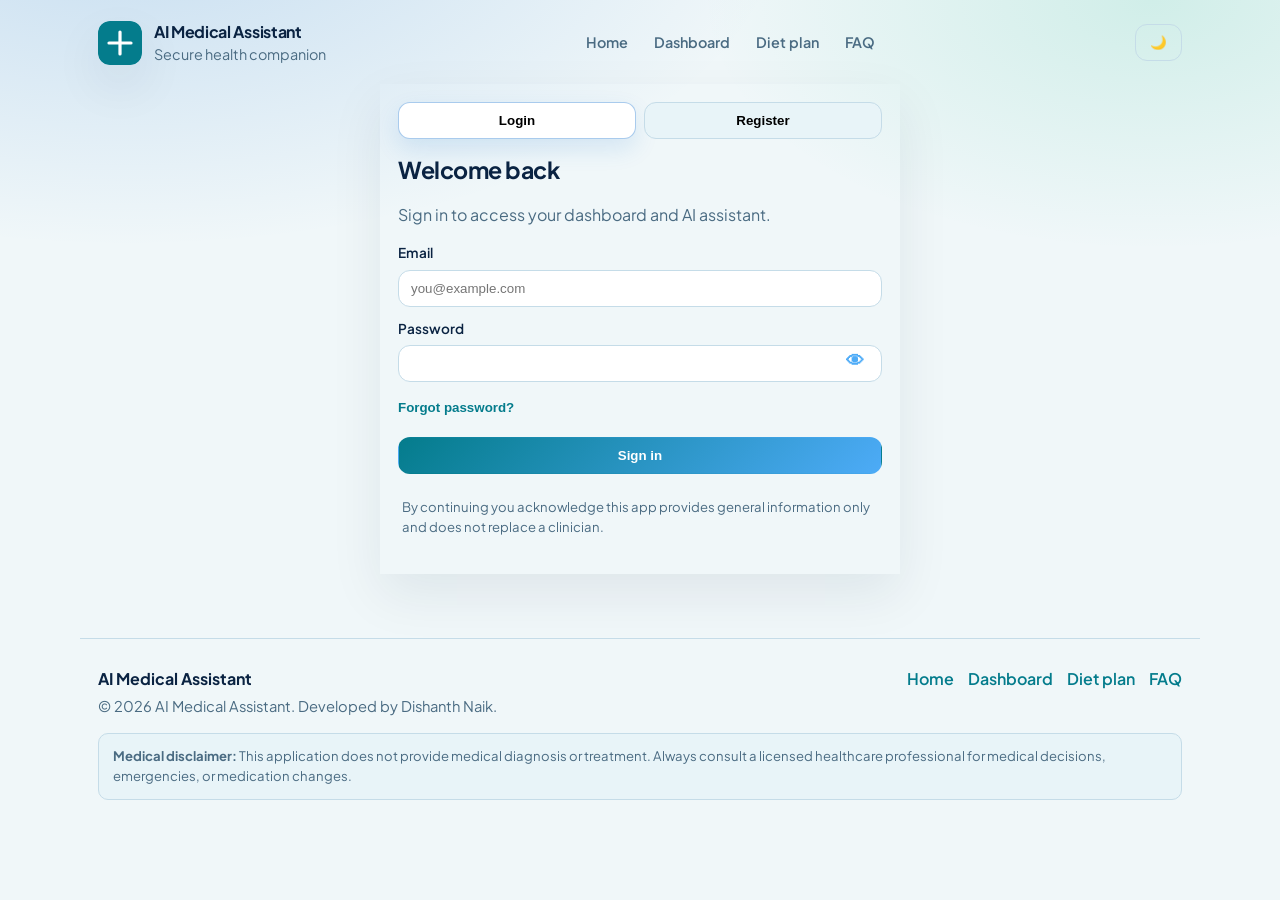
==== commit 4b7d7b57: "Show fallback OTP and hide button spinners" ====
--- a/frontend/index.html
+++ b/frontend/index.html
@@ -11,7 +11,7 @@
       href="https://fonts.googleapis.com/css2?family=Plus+Jakarta+Sans:ital,wght@0,400;0,500;0,600;0,700;1,400&display=swap"
       rel="stylesheet"
     />
-    <link rel="stylesheet" href="styles.css?v=20260418b" />
+    <link rel="stylesheet" href="styles.css?v=20260505d" />
     <style>
       .password-field {
         position: relative;
@@ -212,7 +212,7 @@
           <div class="reg-steps" aria-label="Registration steps">
             <div class="reg-step" id="registerStep1">
               <h2 class="reg-step-title">Step 1 — Verify email</h2>
-              <p class="hint muted small">We send a 6-digit code. If you do not use SMTP, the code appears on screen after you click send.</p>
+              <p class="hint muted small">We send a 6-digit code to your email. If email is unavailable, use the code shown after sending.</p>
               <div class="stack">
                 <label class="field">
                   <span>Email</span>
@@ -327,7 +327,7 @@
     </div>
     <div class="alert-banner" id="alertBanner" hidden role="alert"></div>
 
-    <script src="script.js?v=20260418b"></script>
+    <script src="script.js?v=20260505d"></script>
     <script>
       window.MEDASSIST_PAGE = "auth";
     </script>
--- a/frontend/styles.css
+++ b/frontend/styles.css
@@ -1121,6 +1121,7 @@
 }
 
 .btn-spinner {
+  display: none !important;
   margin-left: 8px;
   vertical-align: middle;
 }
